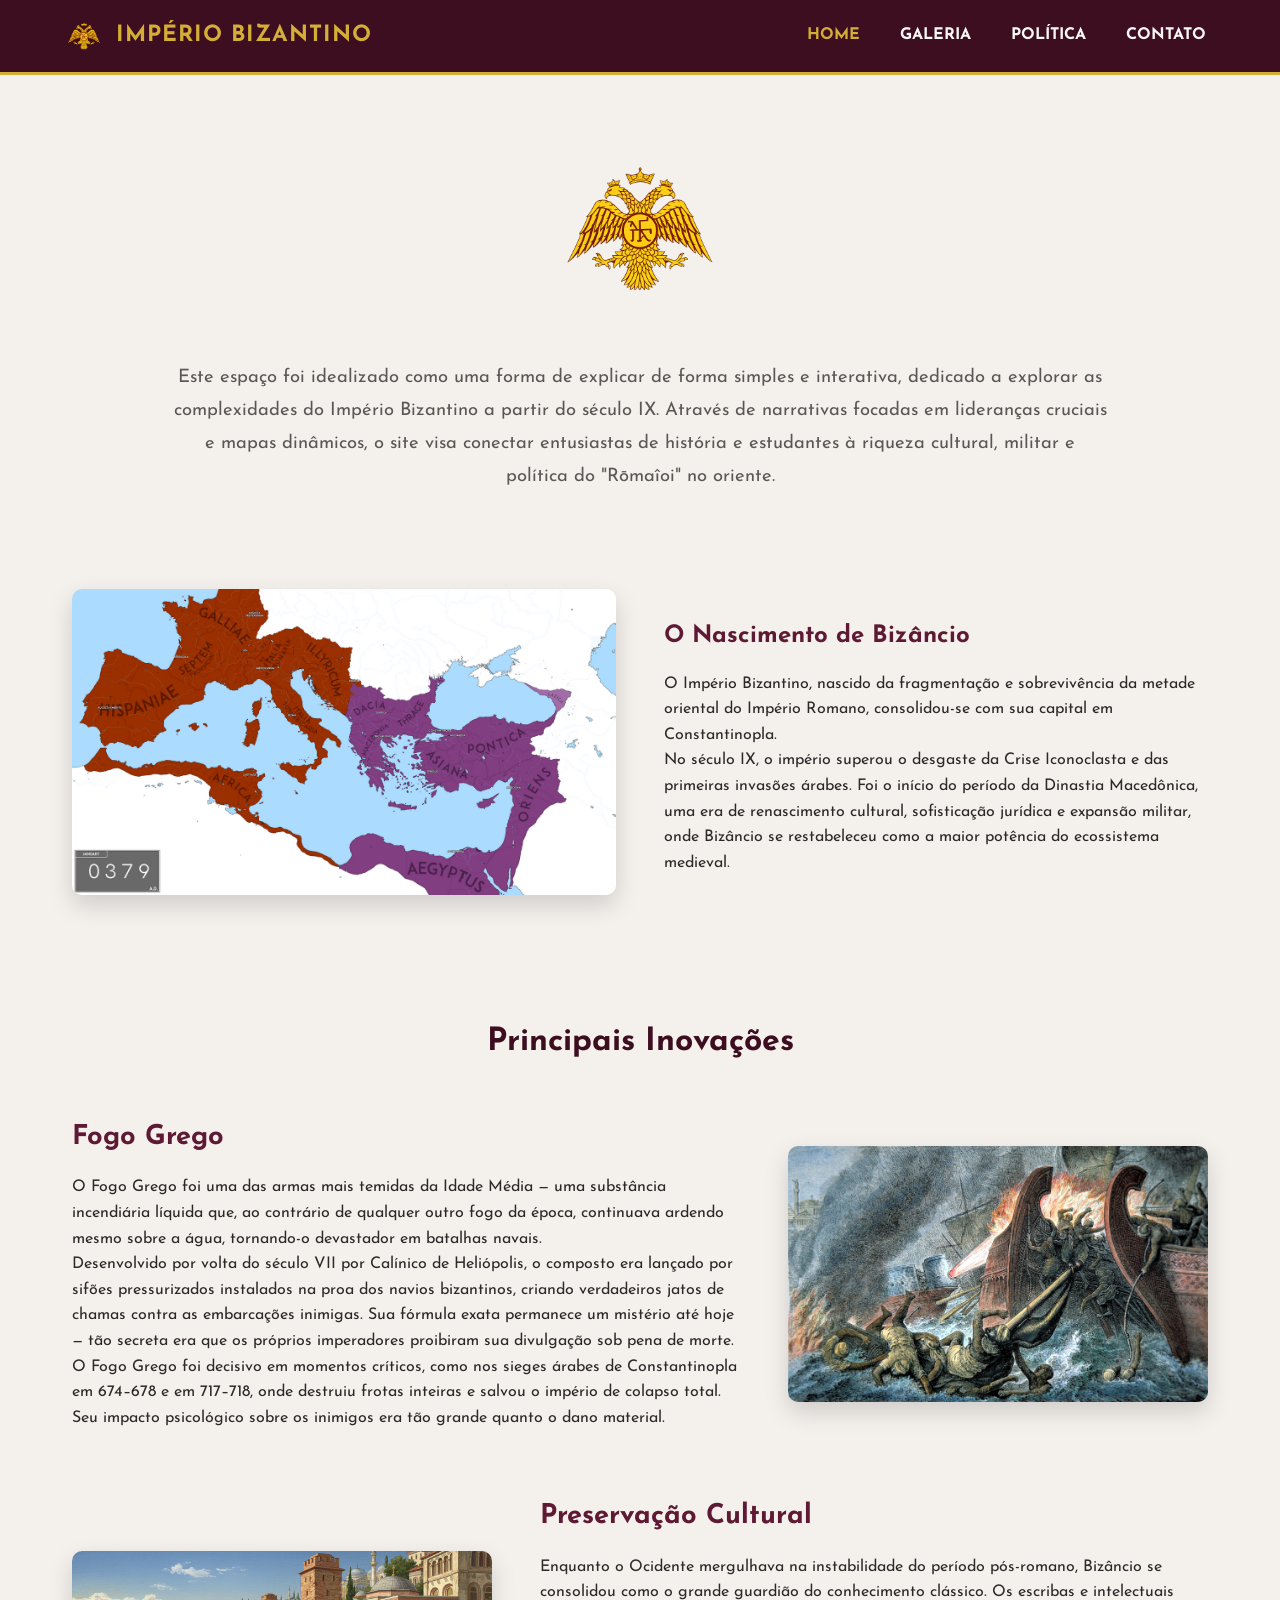
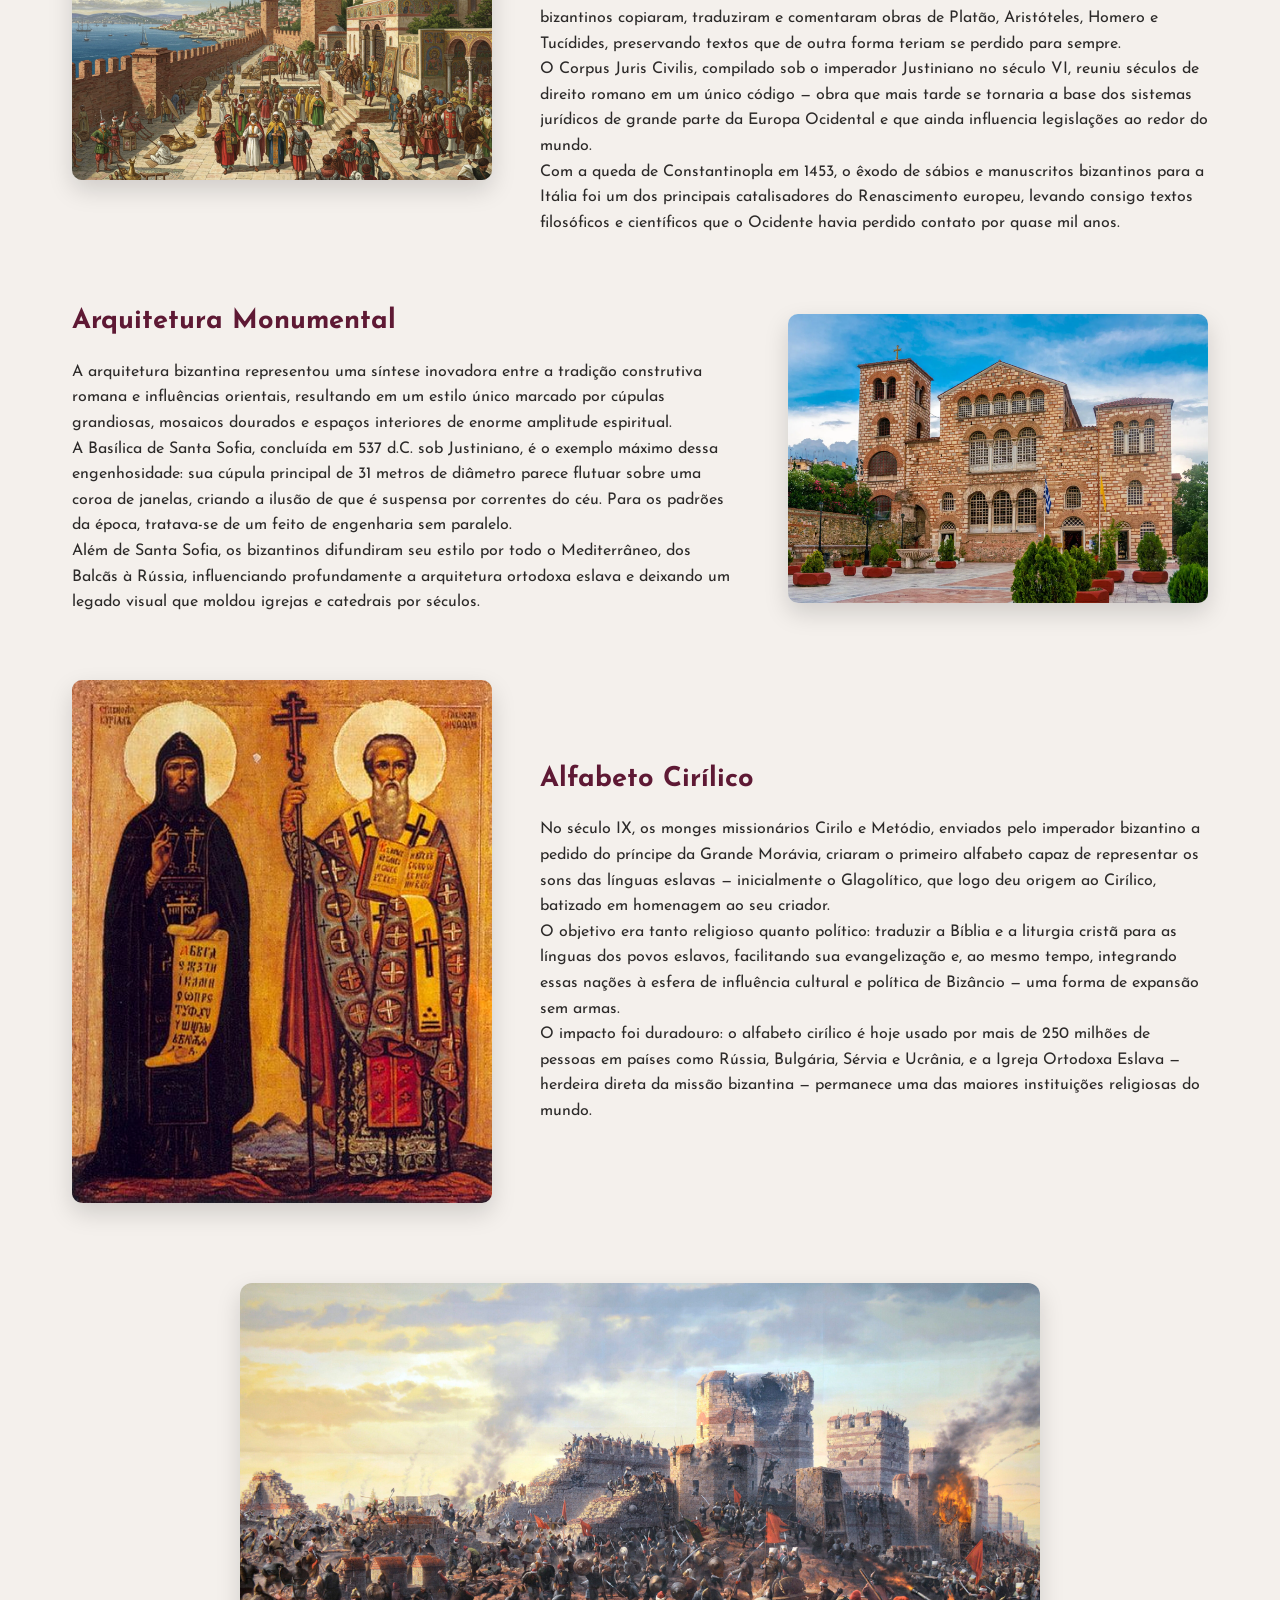
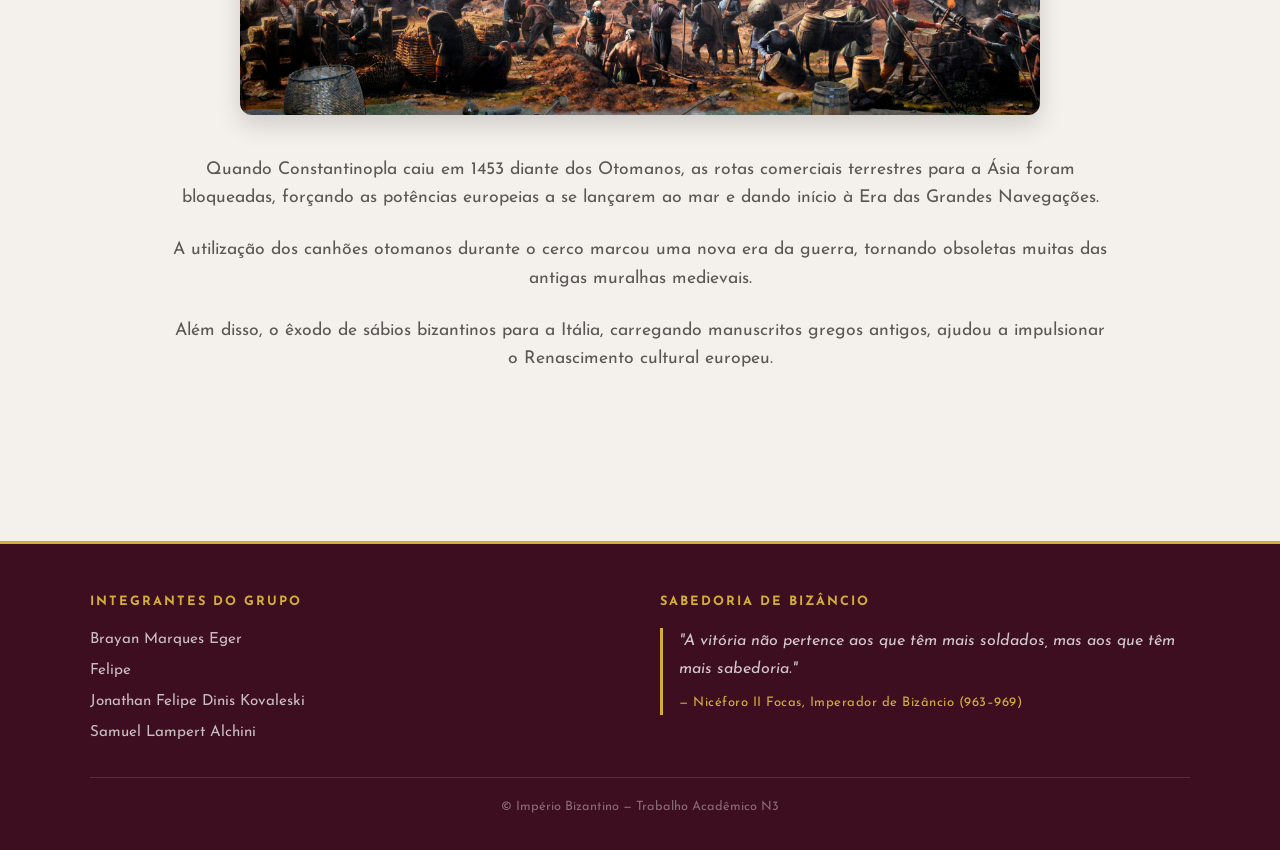
==== byzantinedev/index.html @ b1e902a7 "First Commit Criação da arquitetura e esqueleto do projeto." ====
<!DOCTYPE html>
<html lang="pt-br">
<head>
    <meta charset="UTF-8">
    <meta name="description" content="Explore o Império Bizantino: suas inovações, cultura, política e legado histórico de mais de mil anos.">
    <meta name="viewport" content="width=device-width, initial-scale=1.0">
    <link rel="stylesheet" href="styles.css">
    <link rel="stylesheet" href="sobre.css">
    <link rel="preconnect" href="https://fonts.googleapis.com">
    <link rel="preconnect" href="https://fonts.gstatic.com" crossorigin>
    <link href="https://fonts.googleapis.com/css2?family=Josefin+Sans:wght@400;500;700&display=swap" rel="stylesheet">
    <title>Império Bizantino</title>
</head>
<body>
    <header>
        <a href="index.html" class="logo">
            <img src="img/ByzantineEagle.png" alt="Águia Bizantina"> 
            <h1>Império Bizantino</h1>
        </a>
        <nav>
            <a href="index.html" class="active">Home</a>
            <a href="galeria.html">Galeria</a>
            <a href="politica.html">Política</a>
            <a href="contato.html">Contato</a>
        </nav>
        <button class="hamburger" id="hamburger" aria-label="Abrir menu" aria-expanded="false">
          <span></span><span></span><span></span>
        </button>
    </header>

   <main class="home-container">

    <section class="intro">
        <img src="img/ByzantineEagle.png" alt="Águia Bizantina">

        <p>
            Este espaço foi idealizado como uma forma de explicar de forma simples e interativa,
            dedicado a explorar as complexidades do Império Bizantino a partir do século IX.
            Através de narrativas focadas em lideranças cruciais e mapas dinâmicos, o site visa
            conectar entusiastas de história e estudantes à riqueza cultural, militar e política
            do "Rōmaîoi" no oriente.
        </p>
    </section>

    <section class="card-apresentacao">

        <div class="imagem">
            <img src="img/divisao.png" alt="Divisão do Império Romano">
        </div>

        <div class="texto">
            <h2>O Nascimento de Bizâncio</h2>

            <p>
                O Império Bizantino, nascido da fragmentação e sobrevivência da metade oriental
                do Império Romano, consolidou-se com sua capital em Constantinopla.
            </p>

            <p>
                No século IX, o império superou o desgaste da Crise Iconoclasta e das primeiras
                invasões árabes. Foi o início do período da Dinastia Macedônica, uma era de
                renascimento cultural, sofisticação jurídica e expansão militar, onde Bizâncio
                se restabeleceu como a maior potência do ecossistema medieval.
            </p>
        </div>

    </section>

    <section class="titulo-secao">
        <h2>Principais Inovações</h2>
    </section>

    <section class="inovacao">
        <div class="texto">
            <h3>Fogo Grego</h3>
            <p>
                O Fogo Grego foi uma das armas mais temidas da Idade Média — uma substância incendiária
                líquida que, ao contrário de qualquer outro fogo da época, continuava ardendo mesmo sobre
                a água, tornando-o devastador em batalhas navais.
            </p>
            <p>
                Desenvolvido por volta do século VII por Calínico de Heliópolis, o composto era lançado
                por sifões pressurizados instalados na proa dos navios bizantinos, criando verdadeiros
                jatos de chamas contra as embarcações inimigas. Sua fórmula exata permanece um mistério
                até hoje — tão secreta era que os próprios imperadores proibiram sua divulgação sob
                pena de morte.
            </p>
            <p>
                O Fogo Grego foi decisivo em momentos críticos, como nos sieges árabes de Constantinopla
                em 674–678 e em 717–718, onde destruiu frotas inteiras e salvou o império de colapso
                total. Seu impacto psicológico sobre os inimigos era tão grande quanto o dano material.
            </p>
        </div>

        <img src="img/greekfire.jpg" alt="Fogo Grego">
    </section>

    <section class="inovacao invertida">
        <img src="img/culture.png" alt="Preservação Cultural">

        <div class="texto">
            <h3>Preservação Cultural</h3>
            <p>
                Enquanto o Ocidente mergulhava na instabilidade do período pós-romano, Bizâncio se
                consolidou como o grande guardião do conhecimento clássico. Os escribas e intelectuais
                bizantinos copiaram, traduziram e comentaram obras de Platão, Aristóteles, Homero e
                Tucídides, preservando textos que de outra forma teriam se perdido para sempre.
            </p>
            <p>
                O Corpus Juris Civilis, compilado sob o imperador Justiniano no século VI, reuniu
                séculos de direito romano em um único código — obra que mais tarde se tornaria a base
                dos sistemas jurídicos de grande parte da Europa Ocidental e que ainda influencia
                legislações ao redor do mundo.
            </p>
            <p>
                Com a queda de Constantinopla em 1453, o êxodo de sábios e manuscritos bizantinos
                para a Itália foi um dos principais catalisadores do Renascimento europeu, levando
                consigo textos filosóficos e científicos que o Ocidente havia perdido contato por
                quase mil anos.
            </p>
        </div>
    </section>

    <section class="inovacao">
        <div class="texto">
            <h3>Arquitetura Monumental</h3>
            <p>
                A arquitetura bizantina representou uma síntese inovadora entre a tradição construtiva
                romana e influências orientais, resultando em um estilo único marcado por cúpulas
                grandiosas, mosaicos dourados e espaços interiores de enorme amplitude espiritual.
            </p>
            <p>
                A Basílica de Santa Sofia, concluída em 537 d.C. sob Justiniano, é o exemplo máximo
                dessa engenhosidade: sua cúpula principal de 31 metros de diâmetro parece flutuar
                sobre uma coroa de janelas, criando a ilusão de que é suspensa por correntes do céu.
                Para os padrões da época, tratava-se de um feito de engenharia sem paralelo.
            </p>
            <p>
                Além de Santa Sofia, os bizantinos difundiram seu estilo por todo o Mediterrâneo,
                dos Balcãs à Rússia, influenciando profundamente a arquitetura ortodoxa eslava e
                deixando um legado visual que moldou igrejas e catedrais por séculos.
            </p>
        </div>

        <img src="img/Arquitetura.webp" alt="Basílica de Santa Sofia">
    </section>

    <section class="inovacao invertida">
        <img src="img/cyrilico.jpg" alt="Alfabeto Cirílico">

        <div class="texto">
            <h3>Alfabeto Cirílico</h3>
            <p>
                No século IX, os monges missionários Cirilo e Metódio, enviados pelo imperador
                bizantino a pedido do príncipe da Grande Morávia, criaram o primeiro alfabeto
                capaz de representar os sons das línguas eslavas — inicialmente o Glagolítico,
                que logo deu origem ao Cirílico, batizado em homenagem ao seu criador.
            </p>
            <p>
                O objetivo era tanto religioso quanto político: traduzir a Bíblia e a liturgia
                cristã para as línguas dos povos eslavos, facilitando sua evangelização e,
                ao mesmo tempo, integrando essas nações à esfera de influência cultural e
                política de Bizâncio — uma forma de expansão sem armas.
            </p>
            <p>
                O impacto foi duradouro: o alfabeto cirílico é hoje usado por mais de 250 milhões
                de pessoas em países como Rússia, Bulgária, Sérvia e Ucrânia, e a Igreja Ortodoxa
                Eslava — herdeira direta da missão bizantina — permanece uma das maiores instituições
                religiosas do mundo.
            </p>
        </div>
    </section>

    <section class="queda">

        <img src="img/queda.jpg"
             alt="Queda de Constantinopla">

        <p>
            Quando Constantinopla caiu em 1453 diante dos Otomanos, as rotas comerciais
            terrestres para a Ásia foram bloqueadas, forçando as potências europeias a se
            lançarem ao mar e dando início à Era das Grandes Navegações.
        </p>

        <p>
            A utilização dos canhões otomanos durante o cerco marcou uma nova era da guerra,
            tornando obsoletas muitas das antigas muralhas medievais.
        </p>

        <p>
            Além disso, o êxodo de sábios bizantinos para a Itália, carregando manuscritos
            gregos antigos, ajudou a impulsionar o Renascimento cultural europeu.
        </p>

    </section>

</main>
  <footer>
    <div class="footer-inner">
      <div class="footer-section">
        <h3 class="footer-section__title">Integrantes do Grupo</h3>
        <ul class="footer-names">
          <li>Brayan Marques Eger</li>
          <li>Felipe</li>
          <li>Jonathan Felipe Dinis Kovaleski</li>
          <li>Samuel Lampert Alchini</li>
        </ul>
      </div>
      <div class="footer-section">
        <h3 class="footer-section__title">Sabedoria de Bizâncio</h3>
        <blockquote class="footer-quote">
          "A vitória não pertence aos que têm mais soldados, mas aos que têm mais sabedoria."
          <cite>— Nicéforo II Focas, Imperador de Bizâncio (963–969)</cite>
        </blockquote>
      </div>
    </div>
    <p class="footer-bottom">© Império Bizantino — Trabalho Acadêmico N3</p>
  </footer>
  <script>
    const hamburger = document.getElementById("hamburger");
    const nav = document.querySelector("header nav");
    hamburger.addEventListener("click", () => {
      const isOpen = nav.classList.toggle("open");
      hamburger.classList.toggle("open", isOpen);
      hamburger.setAttribute("aria-expanded", isOpen);
    });
    nav.querySelectorAll("a").forEach(link => {
      link.addEventListener("click", () => {
        nav.classList.remove("open");
        hamburger.classList.remove("open");
        hamburger.setAttribute("aria-expanded", "false");
      });
    });
  </script>
</body>
</html>
---- byzantinedev/styles.css ----
:root {
  --color-primary: #5E1934; 
  --color-primary-light: #832A4D;
  --color-primary-dark: #3D0E20;
  --color-accent: #D4AF37;
  --color-accent-light: #E5C768;
  --color-secondary: #1F305E;
  --color-terracotta: #A23A36;
  --bg-primary: #F4F0EC; 
  --bg-surface: #FFFFFF;
  --bg-dark: #1A181C;
  --text-primary: #2C2A29;
  --text-secondary: #5A5755;
  --text-inverse: #F9F8F6;
}

/* Reset & Base Styles */
* {
  box-sizing: border-box;
  margin: 0;
  padding: 0;
}

body {
  font-family: 'Josefin Sans', sans-serif;
  background-color: var(--bg-primary);
  color: var(--text-primary);
  line-height: 1.6;
  min-height: 100vh;
  display: flex;
  flex-direction: column;
}

/* Header & Navigation */
header {
  background-color: var(--color-primary-dark);
  border-bottom: 3px solid var(--color-accent);
  display: flex;
  justify-content: space-between;
  align-items: center;
  padding: 1rem 5%;
  position: sticky;
  top: 0;
  z-index: 1000;
}

header .logo {
  display: flex;
  align-items: center;
  gap: 12px;
  text-decoration: none;
  color: var(--color-accent);
}

header .logo img {
  width: 40px;
  height: 40px;
}

header .logo h1 {
  font-size: 1.4rem;
  font-weight: 700;
  text-transform: uppercase;
  letter-spacing: 1px;
}

header nav {
  display: flex;
  gap: 20px;
}

header nav a {
  color: var(--text-inverse);
  text-decoration: none;
  font-size: 1rem;
  font-weight: 700;
  text-transform: uppercase;
  padding: 5px 10px;
  transition: color 0.2s ease;
}

header nav a:hover, header nav a.active {
  color: var(--color-accent);
}

@media (max-width: 600px) {
  header {
    flex-direction: column;
    gap: 15px;
    padding: 1rem;
  }
}


/* Buttons */
.btn {
  display: inline-block;
  text-decoration: none;
  font-size: 1rem;
  font-weight: 700;
  text-transform: uppercase;
  letter-spacing: 1px;
  padding: 0.8rem 1.8rem;
  border-radius: 4px;
  transition: all 0.3s ease;
  cursor: pointer;
}

.btn--primary {
  background-color: var(--color-accent);
  color: var(--color-primary-dark);
  border: 2px solid var(--color-accent);
}

.btn--primary:hover {
  background-color: var(--color-accent-light);
  border-color: var(--color-accent-light);
  transform: translateY(-2px);
  box-shadow: 0 5px 15px rgba(212, 175, 55, 0.4);
}

.btn--outline {
  background-color: transparent;
  color: var(--color-accent);
  border: 2px solid var(--color-accent);
}

.btn--outline:hover {
  background-color: var(--color-accent);
  color: var(--color-primary-dark);
  transform: translateY(-2px);
  box-shadow: 0 5px 15px rgba(212, 175, 55, 0.3);
}

@media (max-width: 768px) {
  .hero {
    padding: 2rem 1.5rem;
  }
  .hero__title {
    font-size: 2.2rem;
  }
  .hero__desc {
    font-size: 1rem;
  }
}

/* Contact Section & Form Styling */
.contato-container {
  flex: 1;
  display: flex;
  align-items: center;
  justify-content: center;
  padding: 4rem 2rem;
  background-color: var(--bg-primary);
}

.contato-card {
  background-color: var(--bg-surface);
  border-radius: 12px;
  box-shadow: 0 10px 30px rgba(0, 0, 0, 0.1);
  border: 1px solid rgba(94, 25, 52, 0.1);
  width: 100%;
  max-width: 550px;
  padding: 2.5rem;
}

.contato-card__title {
  color: var(--color-primary-dark);
  font-size: 1.8rem;
  margin-bottom: 0.5rem;
  text-align: center;
  font-weight: 700;
}

.contato-card__subtitle {
  color: var(--text-secondary);
  text-align: center;
  margin-bottom: 2rem;
  font-size: 1rem;
}

.form-group {
  margin-bottom: 1.5rem;
  display: flex;
  flex-direction: column;
  gap: 0.5rem;
}

.form-label {
  font-size: 0.9rem;
  font-weight: 700;
  color: var(--color-primary-dark);
  text-transform: uppercase;
  letter-spacing: 0.5px;
}

.form-input {
  font-family: inherit;
  font-size: 1rem;
  padding: 0.75rem 1rem;
  border: 2px solid rgba(94, 25, 52, 0.15);
  border-radius: 6px;
  background-color: var(--bg-primary);
  color: var(--text-primary);
  transition: all 0.3s ease;
}

.form-input:focus {
  outline: none;
  border-color: var(--color-accent);
  background-color: var(--bg-surface);
  box-shadow: 0 0 0 4px rgba(212, 175, 55, 0.15);
}

.form-error {
  color: var(--color-terracotta);
  font-size: 0.85rem;
  font-weight: 500;
  display: none;
  margin-top: 0.25rem;
}

.form-error.active {
  display: block;
}

.btn-submit {
  width: 100%;
  padding: 0.9rem;
  font-size: 1.05rem;
  background-color: var(--color-primary);
  color: var(--text-inverse);
  border: none;
  border-radius: 6px;
  cursor: pointer;
  font-weight: 700;
  text-transform: uppercase;
  letter-spacing: 1px;
  transition: all 0.3s ease;
  box-shadow: 0 4px 10px rgba(94, 25, 52, 0.2);
}

.btn-submit:hover {
  background-color: var(--color-primary-light);
  transform: translateY(-2px);
  box-shadow: 0 6px 15px rgba(94, 25, 52, 0.3);
}

/* Success Modal / Feedback Overlay */
.feedback-overlay {
  position: fixed;
  top: 0;
  left: 0;
  width: 100%;
  height: 100%;
  background-color: rgba(26, 24, 28, 0.85);
  backdrop-filter: blur(8px);
  display: none;
  align-items: center;
  justify-content: center;
  z-index: 2000;
  opacity: 0;
  transition: opacity 0.4s ease;
}

.feedback-overlay.active {
  display: flex;
  opacity: 1;
}

.feedback-card {
  background-color: var(--bg-surface);
  border-radius: 12px;
  padding: 3rem 2rem;
  max-width: 450px;
  width: 90%;
  text-align: center;
  box-shadow: 0 20px 50px rgba(0, 0, 0, 0.3);
  border: 2px solid var(--color-accent);
  transform: scale(0.8);
  transition: transform 0.4s cubic-bezier(0.175, 0.885, 0.32, 1.275);
}

.feedback-overlay.active .feedback-card {
  transform: scale(1);
}

.feedback-icon {
  width: 70px;
  height: 70px;
  margin: 0 auto 1.5rem;
  background-color: rgba(212, 175, 55, 0.1);
  border-radius: 50%;
  display: flex;
  align-items: center;
  justify-content: center;
  color: var(--color-accent);
  font-size: 2.2rem;
  border: 2px solid var(--color-accent);
}

.feedback-title {
  color: var(--color-primary-dark);
  font-size: 1.8rem;
  margin-bottom: 1rem;
  font-weight: 700;
}

.feedback-message {
  color: var(--text-secondary);
  font-size: 1.05rem;
  margin-bottom: 2rem;
  line-height: 1.6;
}



/* ===== HAMBURGER MENU ===== */
.hamburger {
  display: none;
  flex-direction: column;
  justify-content: center;
  gap: 5px;
  background: none;
  border: none;
  cursor: pointer;
  padding: 6px;
  z-index: 1100;
}

.hamburger span {
  display: block;
  width: 26px;
  height: 2px;
  background-color: var(--color-accent);
  border-radius: 2px;
  transition: transform 0.35s ease, opacity 0.25s ease;
  transform-origin: center;
}

.hamburger.open span:nth-child(1) {
  transform: translateY(7px) rotate(45deg);
}
.hamburger.open span:nth-child(2) {
  opacity: 0;
  transform: scaleX(0);
}
.hamburger.open span:nth-child(3) {
  transform: translateY(-7px) rotate(-45deg);
}

@media (max-width: 700px) {
  .hamburger {
    display: flex;
  }

  header nav {
    display: none;
    position: fixed;
    top: 0;
    left: 0;
    width: 100%;
    height: 100vh;
    background-color: var(--color-primary-dark);
    flex-direction: column;
    align-items: center;
    justify-content: center;
    gap: 0;
    z-index: 1000;
  }

  header nav.open {
    display: flex;
  }

  header nav a {
    opacity: 0;
    transform: translateX(-40px);
    font-size: 1.6rem;
    padding: 1.2rem 2rem;
    width: 100%;
    text-align: center;
    border-bottom: 1px solid rgba(212, 175, 55, 0.15);
    transition: color 0.2s ease;
  }

  header nav.open a:nth-child(1) { animation: slideIn 0.35s 0.05s forwards; }
  header nav.open a:nth-child(2) { animation: slideIn 0.35s 0.15s forwards; }
  header nav.open a:nth-child(3) { animation: slideIn 0.35s 0.25s forwards; }
  header nav.open a:nth-child(4) { animation: slideIn 0.35s 0.35s forwards; }
}

@keyframes slideIn {
  to {
    opacity: 1;
    transform: translateX(0);
  }
}

/* ===== FOOTER ===== */
footer {
  background-color: var(--color-primary-dark);
  border-top: 3px solid var(--color-accent);
  color: var(--text-inverse);
  padding: 3rem 5% 2rem;
  margin-top: auto;
}

.footer-inner {
  max-width: 1100px;
  margin: 0 auto;
  display: grid;
  grid-template-columns: 1fr 1fr;
  gap: 2.5rem;
}

.footer-section__title {
  color: var(--color-accent);
  font-size: 0.8rem;
  font-weight: 700;
  text-transform: uppercase;
  letter-spacing: 2px;
  margin-bottom: 1rem;
}

.footer-names {
  list-style: none;
  display: flex;
  flex-direction: column;
  gap: 0.4rem;
}

.footer-names li {
  font-size: 0.95rem;
  color: rgba(249, 248, 246, 0.75);
}

.footer-quote {
  font-size: 1rem;
  line-height: 1.7;
  color: rgba(249, 248, 246, 0.8);
  font-style: italic;
  border-left: 3px solid var(--color-accent);
  padding-left: 1rem;
}

.footer-quote cite {
  display: block;
  margin-top: 0.6rem;
  font-style: normal;
  font-size: 0.82rem;
  color: var(--color-accent);
  letter-spacing: 0.5px;
}

.footer-bottom {
  max-width: 1100px;
  margin: 2rem auto 0;
  padding-top: 1.2rem;
  border-top: 1px solid rgba(212, 175, 55, 0.2);
  text-align: center;
  font-size: 0.8rem;
  color: rgba(249, 248, 246, 0.4);
}

@media (max-width: 600px) {
  .footer-inner {
    grid-template-columns: 1fr;
    gap: 2rem;
  }
}
---- byzantinedev/sobre.css ----
main {
    width: 100%;
}

.intro {
    max-width: 1000px;
    margin: 4rem auto;
    text-align: center;
    padding: 0 2rem;
}

.intro img {
    width: 180px;
    margin-bottom: 2rem;
}

.intro p {
    font-size: 1.15rem;
    line-height: 1.8;
    color: var(--text-secondary);
}

.card-apresentacao {
    max-width: 1200px;
    margin: 0 auto 5rem;
    padding: 2rem;
    display: flex;
    gap: 3rem;
    align-items: center;
}

.card-apresentacao img {
    width: 100%;
    border-radius: 10px;
    box-shadow: 0 10px 25px rgba(0,0,0,.15);
}

.card-apresentacao .imagem,
.card-apresentacao .texto {
    flex: 1;
}

.card-apresentacao h2 {
    color: var(--color-primary);
    margin-bottom: 1rem;
}

.titulo-secao {
    text-align: center;
    margin-bottom: 3rem;
}

.titulo-secao h2 {
    color: var(--color-primary-dark);
    font-size: 2rem;
}

.inovacao {
    max-width: 1200px;
    margin: 0 auto 4rem;
    padding: 0 2rem;

    display: flex;
    align-items: center;
    gap: 3rem;
}

.inovacao img {
    width: 420px;
    border-radius: 10px;
    box-shadow: 0 10px 25px rgba(0,0,0,.15);
}

.inovacao .texto {
    flex: 1;
}

.inovacao h3 {
    color: var(--color-primary);
    margin-bottom: 1rem;
    font-size: 1.7rem;
}

.invertida {
    flex-direction: row;
}

.queda {
    max-width: 1000px;
    margin: 5rem auto;
    text-align: center;
    padding: 0 2rem 4rem;
}

.queda img {
    width: 100%;
    max-width: 800px;
    border-radius: 12px;
    margin-bottom: 2rem;
    box-shadow: 0 10px 25px rgba(0,0,0,.15);
}

.queda p {
    margin-bottom: 1.5rem;
    font-size: 1.1rem;
    color: var(--text-secondary);
}

@media(max-width: 768px){

    .card-apresentacao,
    .inovacao,
    .invertida {
        flex-direction: column;
    }

    .inovacao img {
        width: 100%;
    }

    .intro img {
        width: 140px;
    }
}
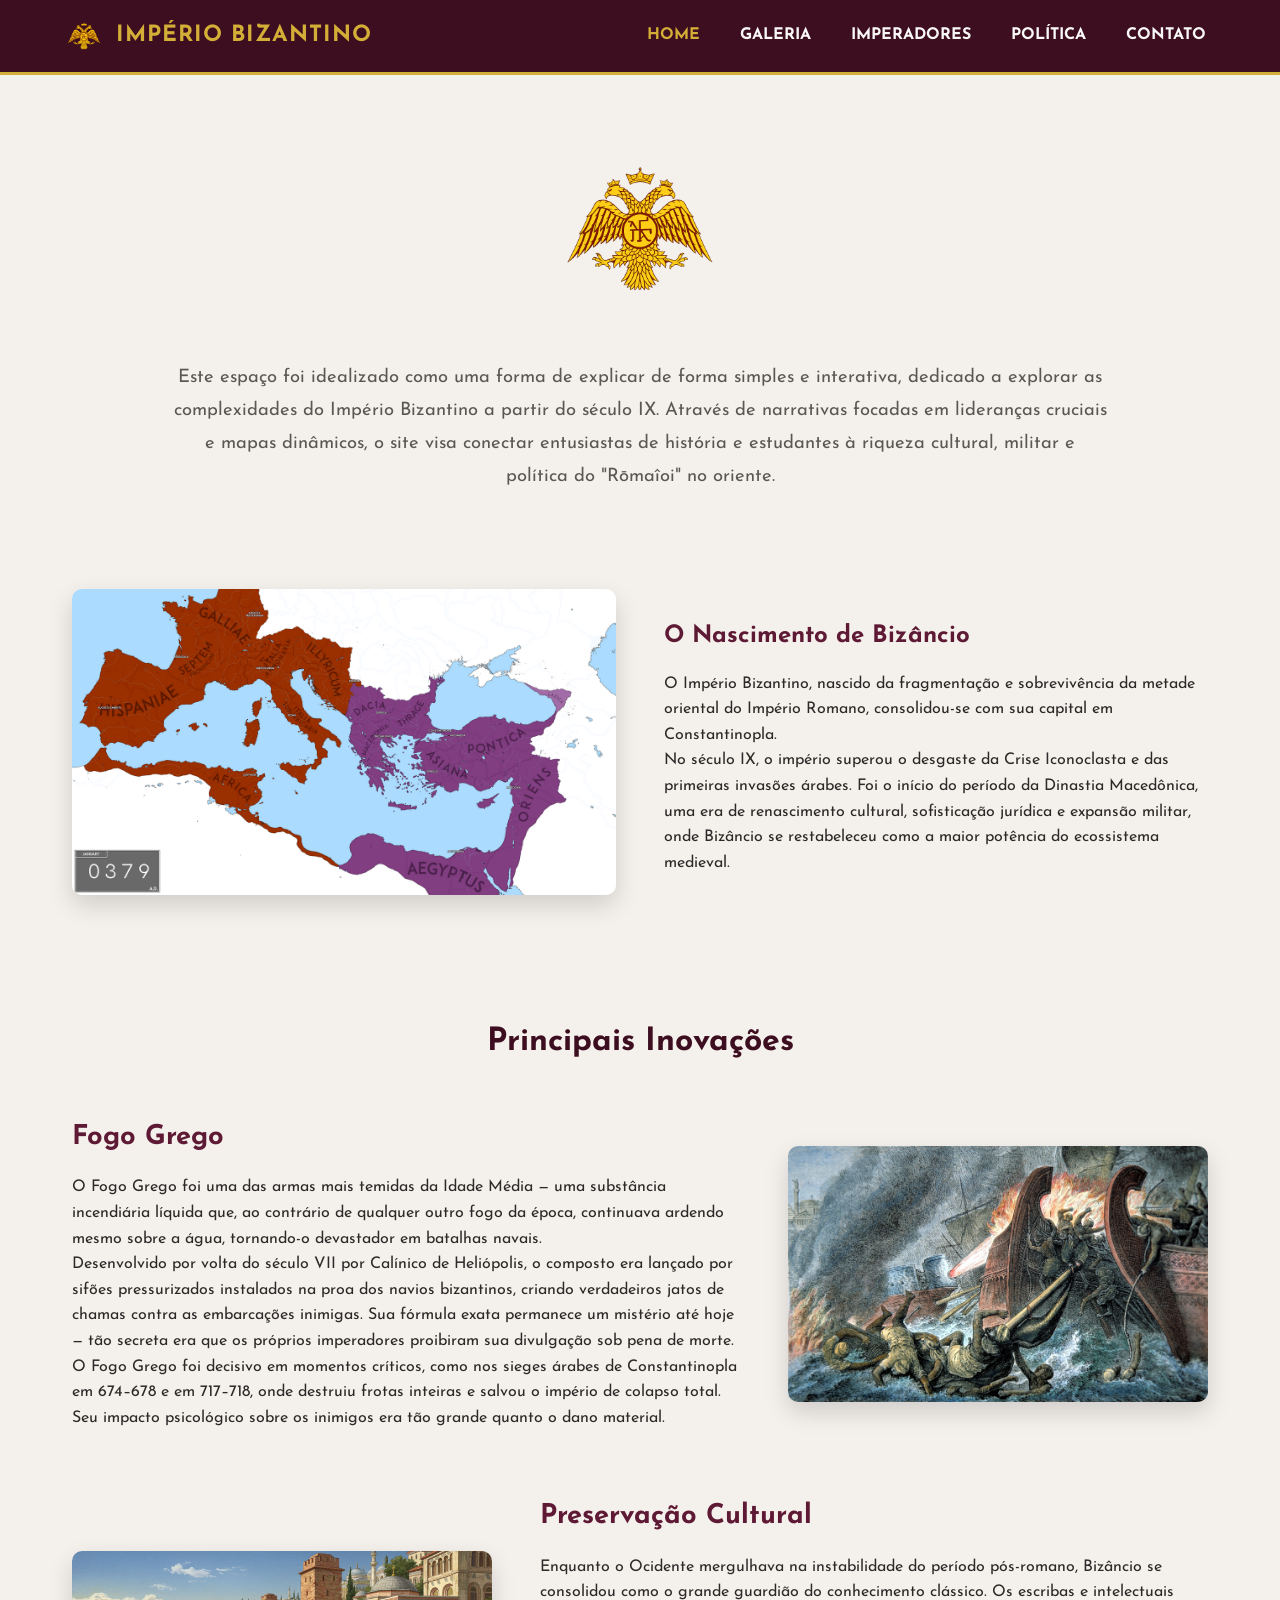
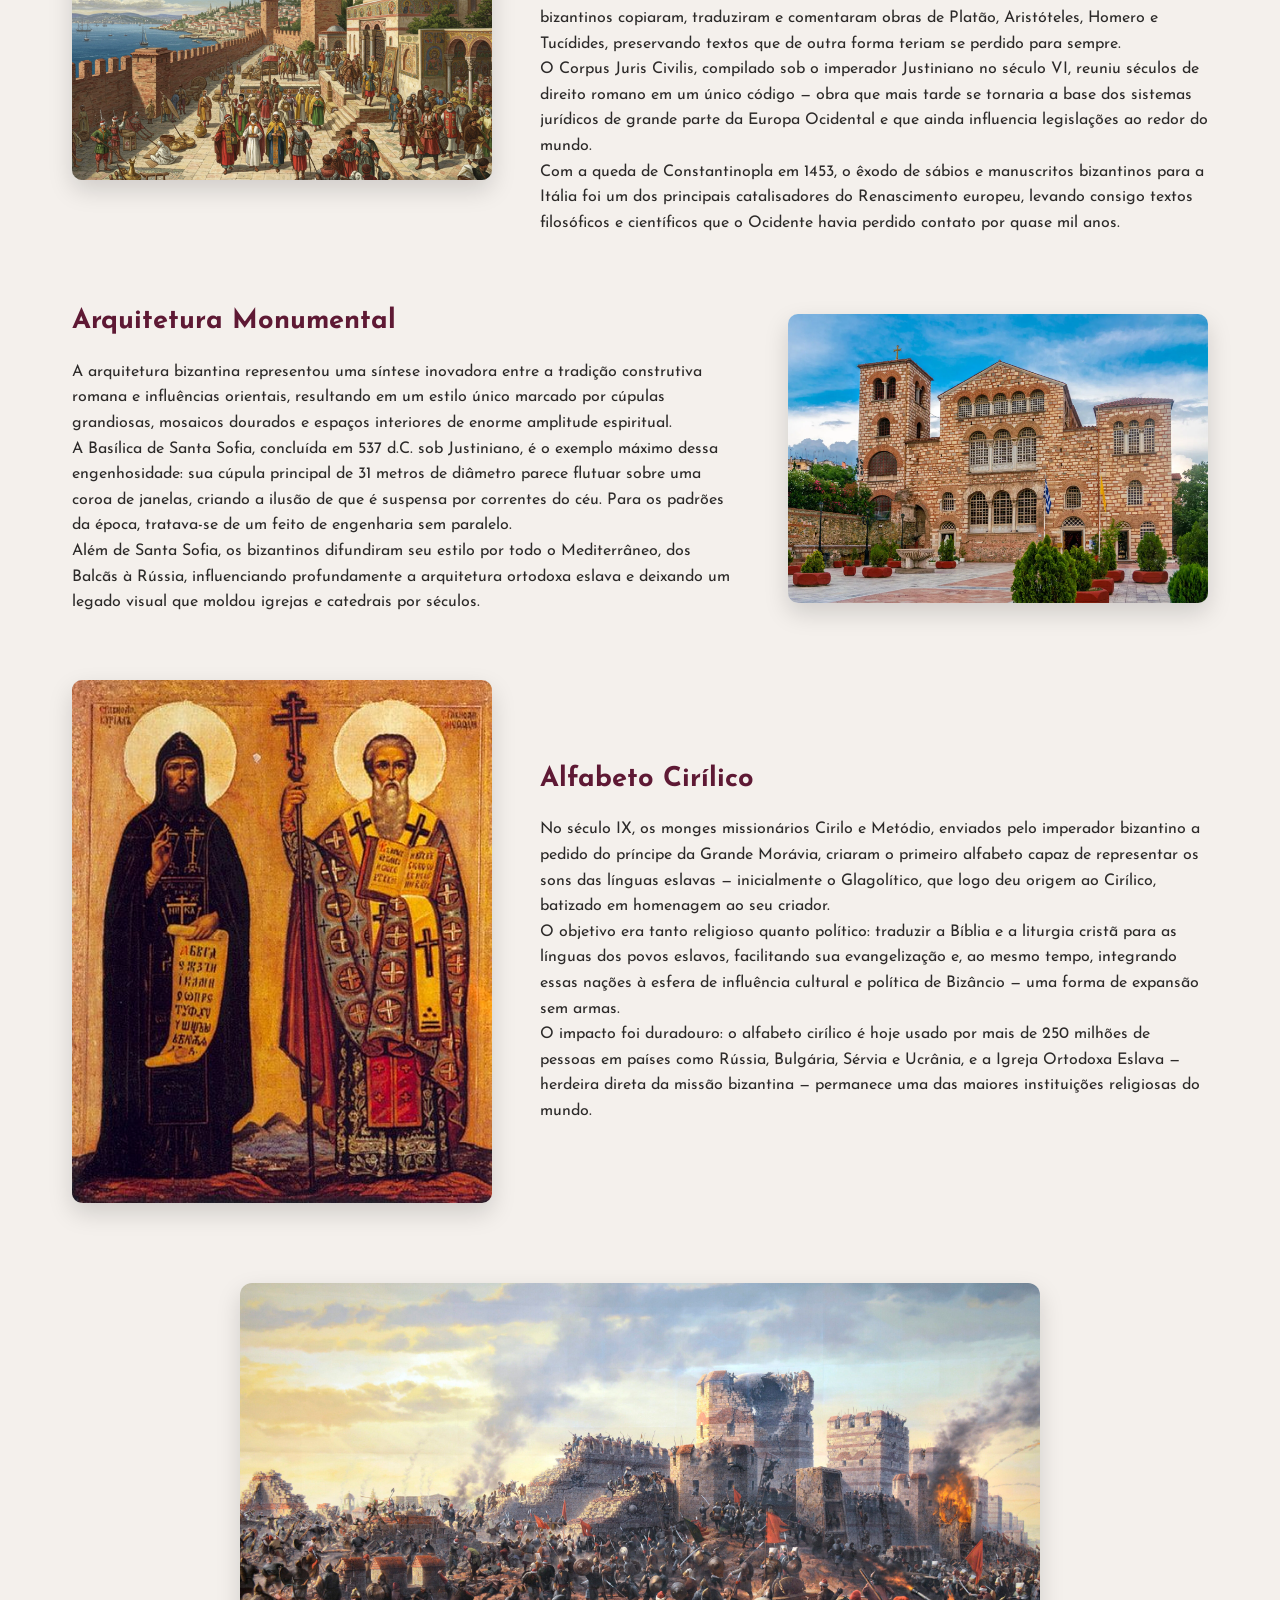
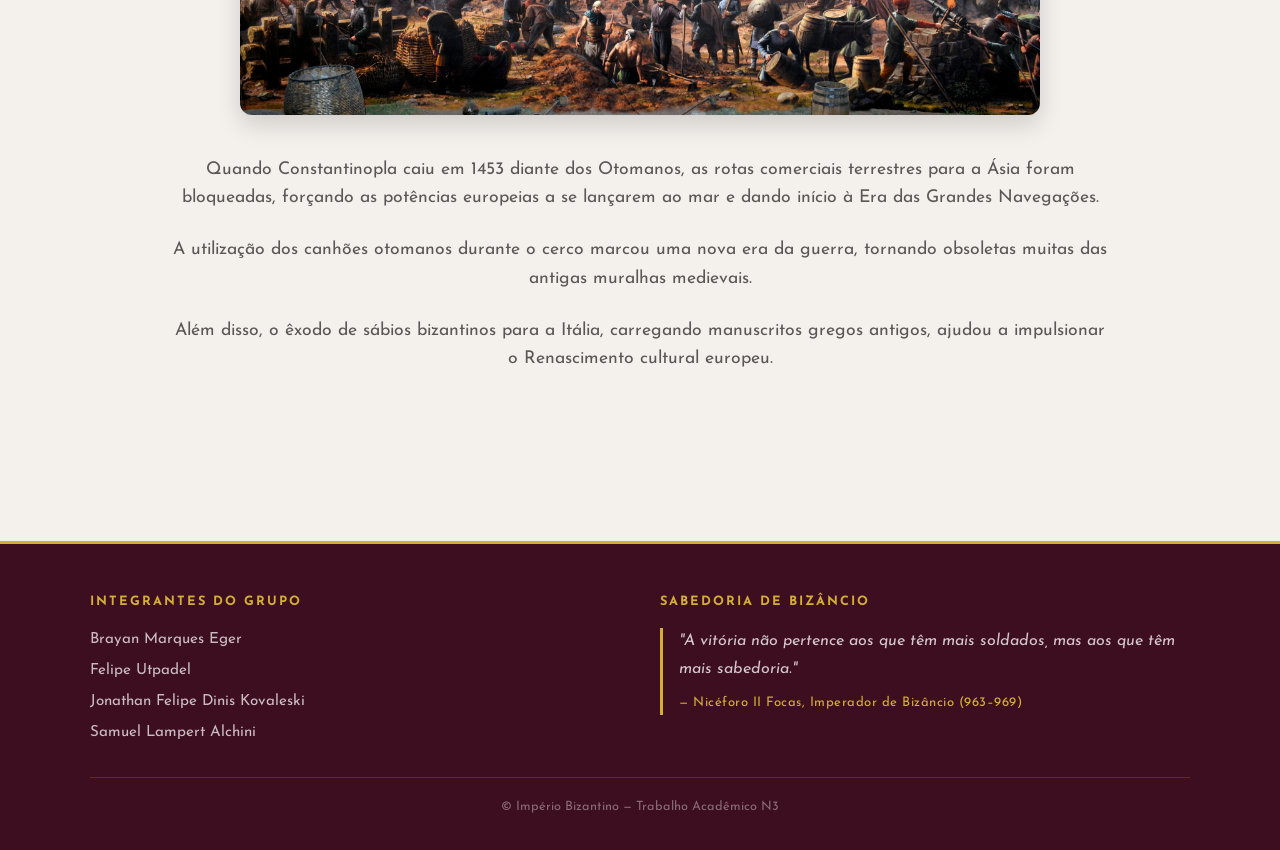
==== commit b0e5db92: "criação dos imperadores e alteração no footer com o nome do felipe" ====
--- a/byzantinedev/index.html
+++ b/byzantinedev/index.html
@@ -20,6 +20,7 @@
         <nav>
             <a href="index.html" class="active">Home</a>
             <a href="galeria.html">Galeria</a>
+            <a href="imperadores.html">Imperadores</a>
             <a href="politica.html">Política</a>
             <a href="contato.html">Contato</a>
         </nav>
@@ -201,7 +202,7 @@
         <h3 class="footer-section__title">Integrantes do Grupo</h3>
         <ul class="footer-names">
           <li>Brayan Marques Eger</li>
-          <li>Felipe</li>
+          <li>Felipe Utpadel</li>
           <li>Jonathan Felipe Dinis Kovaleski</li>
           <li>Samuel Lampert Alchini</li>
         </ul>
@@ -223,12 +224,14 @@
       const isOpen = nav.classList.toggle("open");
       hamburger.classList.toggle("open", isOpen);
       hamburger.setAttribute("aria-expanded", isOpen);
+      document.body.classList.toggle("no-scroll", isOpen);
     });
     nav.querySelectorAll("a").forEach(link => {
       link.addEventListener("click", () => {
         nav.classList.remove("open");
         hamburger.classList.remove("open");
         hamburger.setAttribute("aria-expanded", "false");
+        document.body.classList.remove("no-scroll");
       });
     });
   </script>
--- a/byzantinedev/styles.css
+++ b/byzantinedev/styles.css
@@ -14,7 +14,7 @@
   --text-inverse: #F9F8F6;
 }
 
-/* Reset & Base Styles */
+
 * {
   box-sizing: border-box;
   margin: 0;
@@ -31,7 +31,7 @@
   flex-direction: column;
 }
 
-/* Header & Navigation */
+
 header {
   background-color: var(--color-primary-dark);
   border-bottom: 3px solid var(--color-accent);
@@ -92,7 +92,7 @@
 }
 
 
-/* Buttons */
+
 .btn {
   display: inline-block;
   text-decoration: none;
@@ -144,7 +144,7 @@
   }
 }
 
-/* Contact Section & Form Styling */
+
 .contato-container {
   flex: 1;
   display: flex;
@@ -246,7 +246,7 @@
   box-shadow: 0 6px 15px rgba(94, 25, 52, 0.3);
 }
 
-/* Success Modal / Feedback Overlay */
+
 .feedback-overlay {
   position: fixed;
   top: 0;
@@ -315,7 +315,11 @@
 
 
 
-/* ===== HAMBURGER MENU ===== */
+body.no-scroll {
+  overflow: hidden;
+}
+
+
 .hamburger {
   display: none;
   flex-direction: column;
@@ -350,8 +354,16 @@
 }
 
 @media (max-width: 700px) {
+  header {
+    position: relative;
+  }
+
   .hamburger {
     display: flex;
+    position: absolute;
+    top: 1.2rem;
+    right: 1.2rem;
+    z-index: 1200;
   }
 
   header nav {
@@ -366,7 +378,7 @@
     align-items: center;
     justify-content: center;
     gap: 0;
-    z-index: 1000;
+    z-index: 1100;
   }
 
   header nav.open {
@@ -397,7 +409,7 @@
   }
 }
 
-/* ===== FOOTER ===== */
+
 footer {
   background-color: var(--color-primary-dark);
   border-top: 3px solid var(--color-accent);
